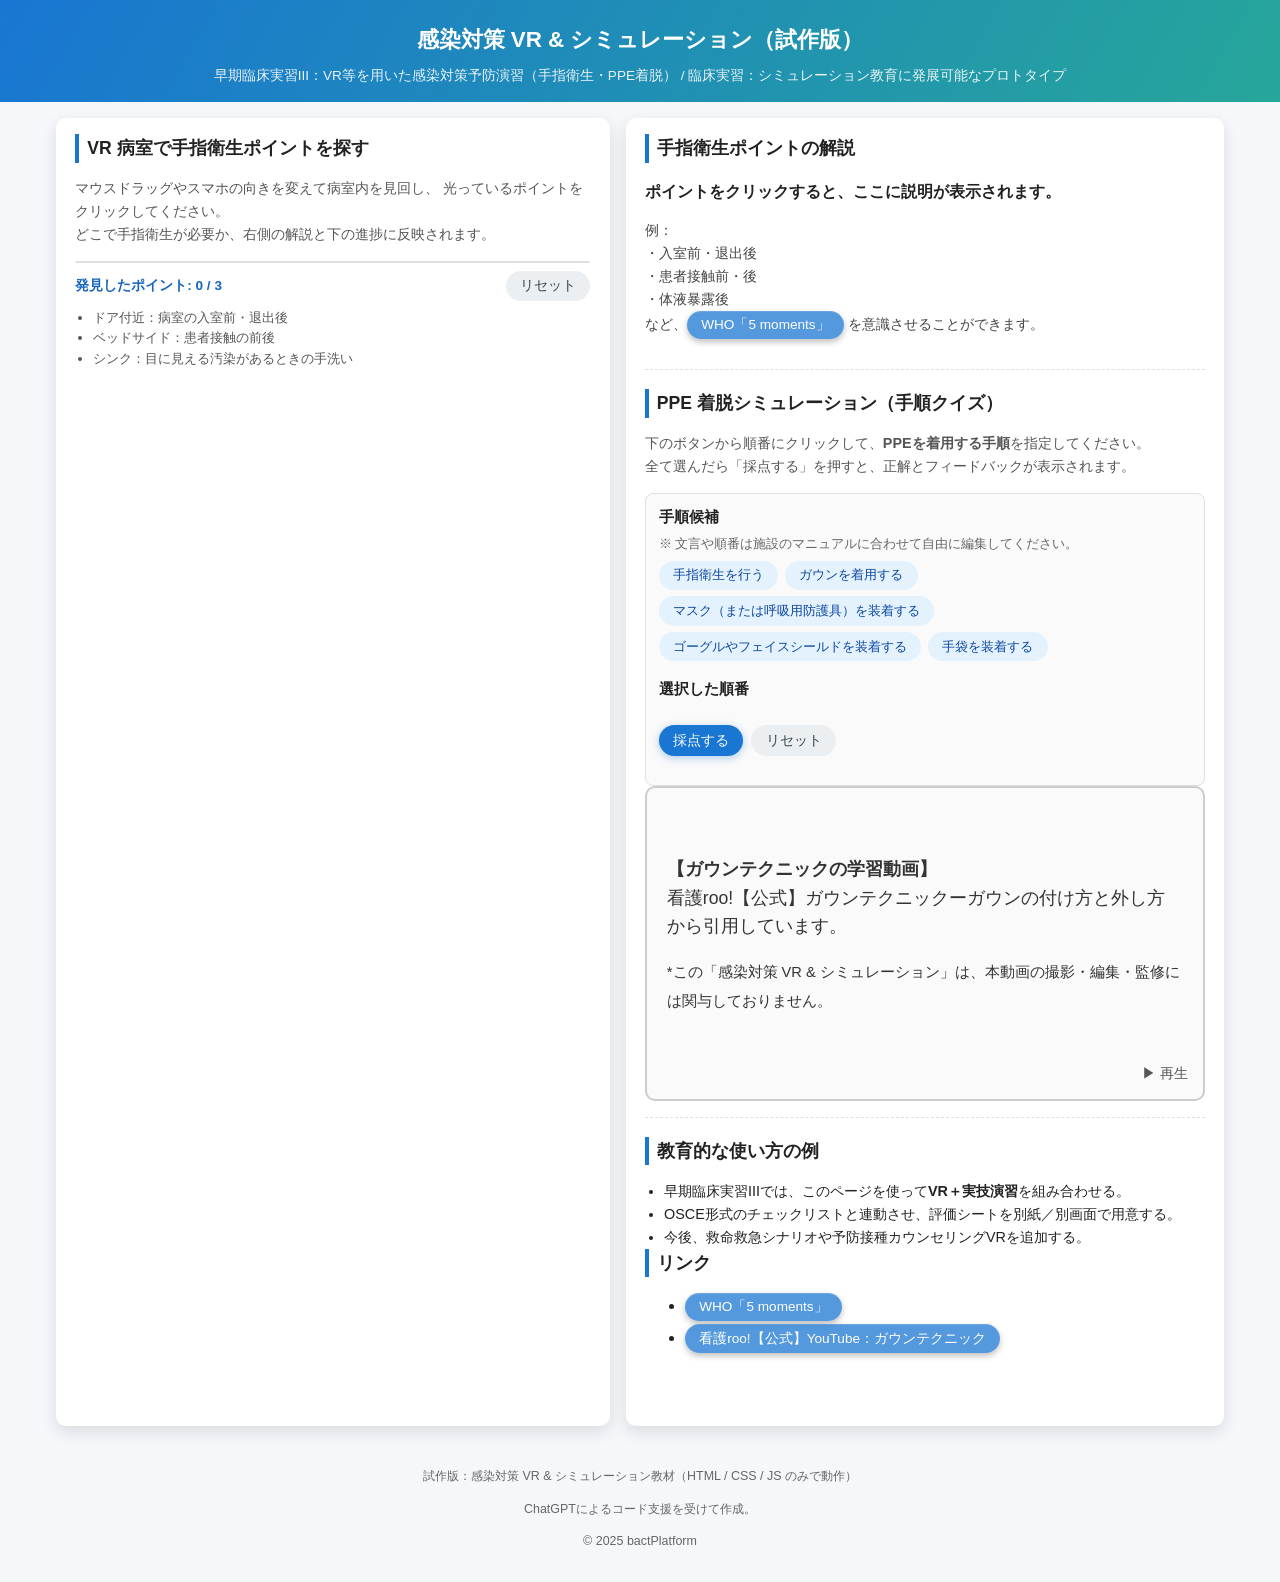
==== index.html @ 907d0a78 "Add files via upload" ====
<!DOCTYPE html>
<html lang="ja">
  <head>
    <meta charset="UTF-8" />
    <title>感染対策 VR & シミュレーション（試作）</title>
    <meta name="viewport" content="width=device-width, initial-scale=1.0" />
    <!-- A-Frame（VR用） -->
    <script src="https://aframe.io/releases/1.5.0/aframe.min.js"></script>
    <link rel="stylesheet" href="style.css" />
  </head>
  <body>
    <header class="site-header">
      <h1>感染対策 VR & シミュレーション（試作版）</h1>
      <p class="subtitle">
        早期臨床実習III：VR等を用いた感染対策予防演習（手指衛生・PPE着脱） /
        臨床実習：シミュレーション教育に発展可能なプロトタイプ
      </p>
    </header>

    <main class="layout">
      <!-- 左：VR病室エリア -->
      <section class="panel panel-vr">
        <h2>VR 病室で手指衛生ポイントを探す</h2>
        <p class="section-desc">
          マウスドラッグやスマホの向きを変えて病室内を見回し、
          光っているポイントをクリックしてください。<br />
          どこで手指衛生が必要か、右側の解説と下の進捗に反映されます。
        </p>

        <!-- VRシーン -->
        <div class="vr-wrapper">
          <a-scene
            embedded
            renderer="antialias: true"
            vr-mode-ui="enabled: false"
          >
            <!-- 環境光 -->
            <a-entity
              light="type: ambient; color: #ffffff; intensity: 0.8"
            ></a-entity>
            <!-- 天井ライトっぽい -->
            <a-entity
              light="type: point; intensity: 0.7; distance: 10"
              position="0 3 -2"
            ></a-entity>

            <!-- 床 -->
            <a-plane
              position="0 0 -3"
              rotation="-90 0 0"
              width="8"
              height="8"
              color="#e0e0e0"
            ></a-plane>

            <!-- 壁 -->
            <a-box
              position="0 1.5 -7"
              depth="0.2"
              height="3"
              width="8"
              color="#cfd8dc"
            ></a-box>

            <!-- ベッド -->
            <a-box
              position="0 0.6 -4"
              depth="2.2"
              height="0.5"
              width="2.5"
              color="#90caf9"
            ></a-box>
            <!-- ベッドのマット -->
            <a-box
              position="0 1.0 -4"
              depth="2.0"
              height="0.2"
              width="2.3"
              color="#bbdefb"
            ></a-box>
            <!-- ベッドのラベル -->
            <a-text
              value="PATIENT BED"
              position="0 0.9 -2"
              align="center"
              color="#0d47a1"
              width="5"
            >
            </a-text>

            <!-- 患者：寝そべった胴体 -->
            <a-box
              position="0 1.15 -4"
              depth="1.2"
              height="0.35"
              width="1.3"
              color="#ffe0b2"
            >
            </a-box>

            <!-- 患者の頭（球） -->
            <a-sphere position="0.5 1.3 -3.4" radius="0.22" color="#84331F">
            </a-sphere>

            <!-- ドア -->
            <a-box
              position="-3 1.3 -5"
              depth="0.1"
              height="2.4"
              width="1.2"
              color="#8d6e63"
            ></a-box>

            <!-- 手指消毒ディスペンサー（ドア横） -->
            <a-box
              position="-2.35 1.4 -5"
              depth="0.1"
              height="0.4"
              width="0.25"
              color="#ffffff"
            ></a-box>

            <!-- 手洗いシンク -->
            <a-box
              position="3 0.9 -4"
              depth="0.6"
              height="0.4"
              width="1.2"
              color="#b0bec5"
            ></a-box>
            <!-- シンクのラベル -->
            <a-text
              value="SINK"
              position="2.7 1.45 -4"
              align="center"
              color="#004d40"
              width="10"
            >
            </a-text>

            <!-- ホットスポット：ドア前（入室前手指衛生） -->
            <a-sphere
              id="hotspot-door"
              class="clickable hotspot"
              position="-2.4 1.8 -4.8"
              radius="0.15"
              color="#ffca28"
              animation__pulse="property: scale; dir: alternate; dur: 900; loop: true; to: 1.3 1.3 1.3"
            ></a-sphere>

            <!-- ホットスポット：ベッドサイド（患者接触前後） -->
            <a-sphere
              id="hotspot-bed"
              class="clickable hotspot"
              position="0.9 1.5 -3.2"
              radius="0.15"
              color="#ffca28"
              animation__pulse="property: scale; dir: alternate; dur: 900; loop: true; to: 1.3 1.3 1.3"
            ></a-sphere>

            <!-- ホットスポット：シンク（目に見える汚染後など） -->
            <a-sphere
              id="hotspot-sink"
              class="clickable hotspot"
              position="3 1.6 -3.4"
              radius="0.15"
              color="#ffca28"
              animation__pulse="property: scale; dir: alternate; dur: 900; loop: true; to: 1.3 1.3 1.3"
            ></a-sphere>

            <!-- カメラ＋マウス視線カーソル -->
            <a-entity position="0 1.6 0">
              <a-entity camera look-controls></a-entity>
            </a-entity>
            <a-entity
              cursor="rayOrigin: mouse"
              raycaster="objects: .clickable"
            ></a-entity>
          </a-scene>
        </div>

        <!-- 進捗＆ヒント -->
        <div class="vr-status-bar">
          <span id="vr-progress">発見したポイント: 0 / 3</span>
          <span id="vr-complete" class="vr-complete-msg"></span>
          <button id="vr-reset-btn" class="btn secondary vr-reset-btn">
            リセット
          </button>
        </div>
        <ul class="vr-hints">
          <li>ドア付近：病室の入室前・退出後</li>
          <li>ベッドサイド：患者接触の前後</li>
          <li>シンク：目に見える汚染があるときの手洗い</li>
        </ul>
      </section>

      <!-- 右：解説 & PPEシミュレーション -->
      <section class="panel panel-info">
        <div class="info-block">
          <h2>手指衛生ポイントの解説</h2>
          <p id="vr-info-title" class="info-title">
            ポイントをクリックすると、ここに説明が表示されます。
          </p>
          <p id="vr-info-body" class="info-body">
            例：<br />
            ・入室前・退出後<br />
            ・患者接触前・後<br />
            ・体液暴露後<br />
            など、<a
              class="button"
              href="https://www.who.int/publications/m/item/five-moments-for-hand-hygiene"
              target="_blank"
              rel="noopener noreferrer"
              >WHO「5 moments」</a
            >
            を意識させることができます。
          </p>
        </div>

        <div class="info-block">
          <h2>PPE 着脱シミュレーション（手順クイズ）</h2>
          <p class="section-desc">
            下のボタンから順番にクリックして、<strong>PPEを着用する手順</strong>を指定してください。<br />
            全て選んだら「採点する」を押すと、正解とフィードバックが表示されます。
          </p>

          <div class="ppe-quiz">
            <div class="ppe-available">
              <h3>手順候補</h3>
              <p class="small-note">
                ※ 文言や順番は施設のマニュアルに合わせて自由に編集してください。
              </p>
              <div id="ppe-options" class="ppe-options">
                <!-- JSでボタンを生成 -->
              </div>
            </div>

            <div class="ppe-selected">
              <h3>選択した順番</h3>
              <ol id="ppe-sequence" class="ppe-sequence"></ol>
            </div>

            <div class="ppe-actions">
              <button id="ppe-check-btn" class="btn primary">採点する</button>
              <button id="ppe-reset-btn" class="btn secondary">リセット</button>
            </div>

            <div id="ppe-result" class="ppe-result"></div>
          </div>
          <!-- ▼ 説明 → クリックで動画再生に切り替わるコンテナ -->
          <div
            id="video-container"
            style="
              width: 560px;
              height: 315px;
              border: 2px solid #ccc;
              border-radius: 10px;
              display: flex;
              align-items: center;
              justify-content: center;
              background: #fafafa;
              cursor: pointer;
              position: relative;
            "
          >
            <div
              id="video-description"
              style="
                padding: 20px;
                text-align: left;
                font-size: 1.1rem;
                line-height: 1.6;
                color: #333;
              "
            >
              <strong>【ガウンテクニックの学習動画】</strong><br />
              看護roo!【公式】ガウンテクニックーガウンの付け方と外し方<br />
              から引用しています。<br />
              <p>
                <small>
                  *この「感染対策 VR &
                  シミュレーション」は、本動画の撮影・編集・監修には関与しておりません。
                </small>
              </p>
            </div>

            <!-- 再生アイコン（任意で追加） -->
            <div
              style="
                position: absolute;
                bottom: 15px;
                right: 15px;
                font-size: 14px;
                color: #555;
              "
            >
              ▶ 再生
            </div>
          </div>

          <script>
            document
              .getElementById("video-container")
              .addEventListener("click", function () {
                const container = document.getElementById("video-container");

                // iframe を生成
                const iframe = document.createElement("iframe");
                iframe.width = "560";
                iframe.height = "315";
                iframe.src =
                  "https://www.youtube.com/embed/p2LX1baRKGA?autoplay=1";
                iframe.frameBorder = "0";
                iframe.allow =
                  "accelerometer; autoplay; clipboard-write; encrypted-media; gyroscope; picture-in-picture";
                iframe.allowFullscreen = true;

                // コンテナの中身を iframe に置き換える
                container.innerHTML = "";
                container.appendChild(iframe);
              });
          </script>
        </div>

        <div class="info-block">
          <h2>教育的な使い方の例</h2>
          <ul class="usage-list">
            <li>
              早期臨床実習IIIでは、このページを使って<strong>VR＋実技演習</strong>を組み合わせる。
            </li>
            <li>
              OSCE形式のチェックリストと連動させ、評価シートを別紙／別画面で用意する。
            </li>
            <li>
              今後、救命救急シナリオや予防接種カウンセリングVRを追加する。
            </li>
          </ul>
          <h2>リンク</h2>
          <ul class="links-list">
            <li>
              <a
                class="button"
                href="https://www.who.int/publications/m/item/five-moments-for-hand-hygiene"
                target="_blank"
                rel="noopener noreferrer"
                >WHO「5 moments」</a
              >
            </li>
            <li>
              <a
                class="button"
                href="https://www.youtube.com/watch?v=p2LX1baRKGA"
                target="_blank"
                rel="noopener noreferrer"
              >
                看護roo!【公式】YouTube：ガウンテクニック
              </a>
            </li>
          </ul>
        </div>
      </section>
    </main>

    <footer class="site-footer">
      <p>
        試作版：感染対策 VR & シミュレーション教材（HTML / CSS / JS のみで動作）
      </p>
      <p>ChatGPTによるコード支援を受けて作成。</p>
      <p>© 2025 bactPlatform</p>
    </footer>

    <script src="script.js"></script>
    <script>
      document
        .getElementById("video-container")
        .addEventListener("click", function () {
          const container = document.getElementById("video-container");

          // iframe を生成
          const iframe = document.createElement("iframe");
          iframe.width = "560";
          iframe.height = "315";
          iframe.src = "https://www.youtube.com/embed/p2LX1baRKGA?autoplay=1";
          iframe.frameBorder = "0";
          iframe.allow =
            "accelerometer; autoplay; clipboard-write; encrypted-media; gyroscope; picture-in-picture";
          iframe.allowFullscreen = true;

          // コンテナの中身を iframe に置き換える
          container.innerHTML = "";
          container.appendChild(iframe);
        });
    </script>
  </body>
</html>
---- style.css ----
/* ベースレイアウト */
*,
*::before,
*::after {
  box-sizing: border-box;
}

body {
  margin: 0;
  font-family: -apple-system, BlinkMacSystemFont, "Segoe UI", sans-serif;
  background: #f5f7fa;
  color: #222;
  line-height: 1.6;
}

.site-header {
  padding: 1.4rem 1rem 1rem;
  background: linear-gradient(120deg, #1976d2, #26a69a);
  color: #fff;
  text-align: center;
}

.site-header h1 {
  margin: 0 0 0.4rem;
  font-size: 1.4rem;
}

.site-header .subtitle {
  margin: 0;
  font-size: 0.85rem;
  opacity: 0.9;
}

.layout {
  display: flex;
  flex-wrap: wrap;
  gap: 1rem;
  padding: 1rem;
  max-width: 1200px;
  margin: 0 auto;
}

.panel {
  background: #ffffff;
  border-radius: 10px;
  box-shadow: 0 6px 16px rgba(15, 23, 42, 0.12);
  padding: 1rem 1.2rem 1.4rem;
}

/* 左右の比率 */
.panel-vr {
  flex: 1 1 420px;
}

.panel-info {
  flex: 1 1 420px;
}

h2 {
  margin-top: 0;
  font-size: 1.1rem;
  border-left: 4px solid #1976d2;
  padding-left: 0.5rem;
}

.section-desc {
  font-size: 0.9rem;
  color: #555;
}

/* VR ラッパー */
.vr-wrapper {
  margin-top: 0.6rem;
  border-radius: 10px;
  overflow: hidden;
  border: 1px solid #e0e0e0;
}

/* A-Frame canvas の高さ調整 */
.vr-wrapper a-scene {
  width: 100%;
  height: 340px;
}

/* VR 進捗バー・ヒント */
.vr-status-bar {
  display: flex;
  align-items: center;
  gap: 0.6rem;
  margin-top: 0.5rem;
  font-size: 0.85rem;
}

#vr-progress {
  font-weight: 600;
  color: #1565c0;
}

.vr-complete-msg {
  font-size: 0.82rem;
  color: #2e7d32;
}

.vr-reset-btn {
  margin-left: auto;
  padding: 0.25rem 0.9rem;
  font-size: 0.8rem;
}

.vr-hints {
  margin: 0.4rem 0 0;
  padding-left: 1.1rem;
  font-size: 0.8rem;
  color: #555;
}

/* 見つけたホットスポットの色変化（JS側で color 属性変更） */
.hotspot-found {
    color: #2e7d32;
  /* 必要なら追加装飾 */
}

/* 情報パネル */
.panel-info .info-block {
  margin-bottom: 1.2rem;
  padding-bottom: 1rem;
  border-bottom: 1px dashed #e0e0e0;
}

.panel-info .info-block:last-child {
  border-bottom: none;
}

.info-title {
  font-weight: 600;
  margin-bottom: 0.4rem;
}

.info-body {
  font-size: 0.9rem;
  color: #444;
}

/* PPE クイズ部分 */
.ppe-quiz {
  display: flex;
  flex-direction: column;
  gap: 0.7rem;
  background: #fafafa;
  border-radius: 8px;
  padding: 0.7rem 0.8rem;
  border: 1px solid #e0e0e0;
}

.ppe-available,
.ppe-selected {
  margin-bottom: 0.3rem;
}

.ppe-available h3,
.ppe-selected h3 {
  margin: 0 0 0.3rem;
  font-size: 0.95rem;
}

.small-note {
  font-size: 0.8rem;
  margin: 0 0 0.4rem;
  color: #666;
}

.ppe-options {
  display: flex;
  flex-wrap: wrap;
  gap: 0.4rem;
}

.ppe-option-btn {
  border: none;
  border-radius: 999px;
  padding: 0.35rem 0.9rem;
  font-size: 0.82rem;
  cursor: pointer;
  background: #e3f2fd;
  color: #0d47a1;
  transition: transform 0.08s ease, box-shadow 0.08s ease,
    background 0.08s ease;
}

.ppe-option-btn:hover {
  transform: translateY(-1px);
  box-shadow: 0 2px 6px rgba(25, 118, 210, 0.3);
}

.ppe-option-btn.used {
  background: #cfd8dc;
  color: #607d8b;
  box-shadow: none;
  cursor: default;
}

.ppe-sequence {
  margin: 0.2rem 0 0;
  padding-left: 1.2rem;
  font-size: 0.86rem;
}

.ppe-actions {
  display: flex;
  gap: 0.5rem;
  margin-top: 0.2rem;
}

.btn {
  border-radius: 999px;
  border: none;
  font-size: 0.85rem;
  padding: 0.4rem 0.9rem;
  cursor: pointer;
  transition: transform 0.08s ease, box-shadow 0.08s ease,
    background 0.08s ease;
}

.btn.primary {
  background: #1976d2;
  color: #fff;
  box-shadow: 0 2px 8px rgba(25, 118, 210, 0.35);
}

.btn.secondary {
  background: #eceff1;
  color: #37474f;
}

.btn:hover {
  transform: translateY(-1px);
  box-shadow: 0 3px 10px rgba(15, 23, 42, 0.16);
}

.ppe-result {
  margin-top: 0.4rem;
  font-size: 0.88rem;
}

/* 結果メッセージの色 */
.ppe-result.ok {
  color: #2e7d32;
}

.ppe-result.ng {
  color: #c62828;
}

/* 使い方リスト */
.usage-list {
  margin: 0.2rem 0 0;
  padding-left: 1.2rem;
  font-size: 0.9rem;
}

/* フッター */
.site-footer {
  text-align: center;
  padding: 0.8rem 0.5rem 1.1rem;
  font-size: 0.78rem;
  color: #666;
}

/* レスポンシブ */
@media (max-width: 768px) {
  .layout {
    padding: 0.6rem;
  }

  .panel {
    padding: 0.9rem 0.9rem 1.1rem;
  }

  .vr-wrapper a-scene {
    height: 260px;
  }
}

.button {
  display: inline-block;
  padding: 0.2rem 0.9rem;
  border-radius: 999px;
  background: #1976d2bd;
  color: #ffffff;
  text-decoration: none;
  font-size: 0.85rem;
  transition: background 0.2s ease, box-shadow 0.25s ease;
  box-shadow: 0 3px 6px rgba(0,0,0,0.25), 
              inset 0 1px 1px rgba(255,255,255,0.15);
}

/* ホバー時：少し浮く感じ */
.button:hover {
  background: #1e88e5;
  box-shadow: 0 5px 12px rgba(0,0,0,0.35),
              inset 0 2px 2px rgba(255,255,255,0.2);
}

/* 押した瞬間：沈む感じ */
.button:active {
  background: #1565c0;
  box-shadow: 0 2px 4px rgba(0,0,0,0.2),
              inset 0 2px 4px rgba(0,0,0,0.25);
  transform: translateY(1px);
}

.links-list li:not(:last-child) {
  margin-bottom: 0.2rem;
}
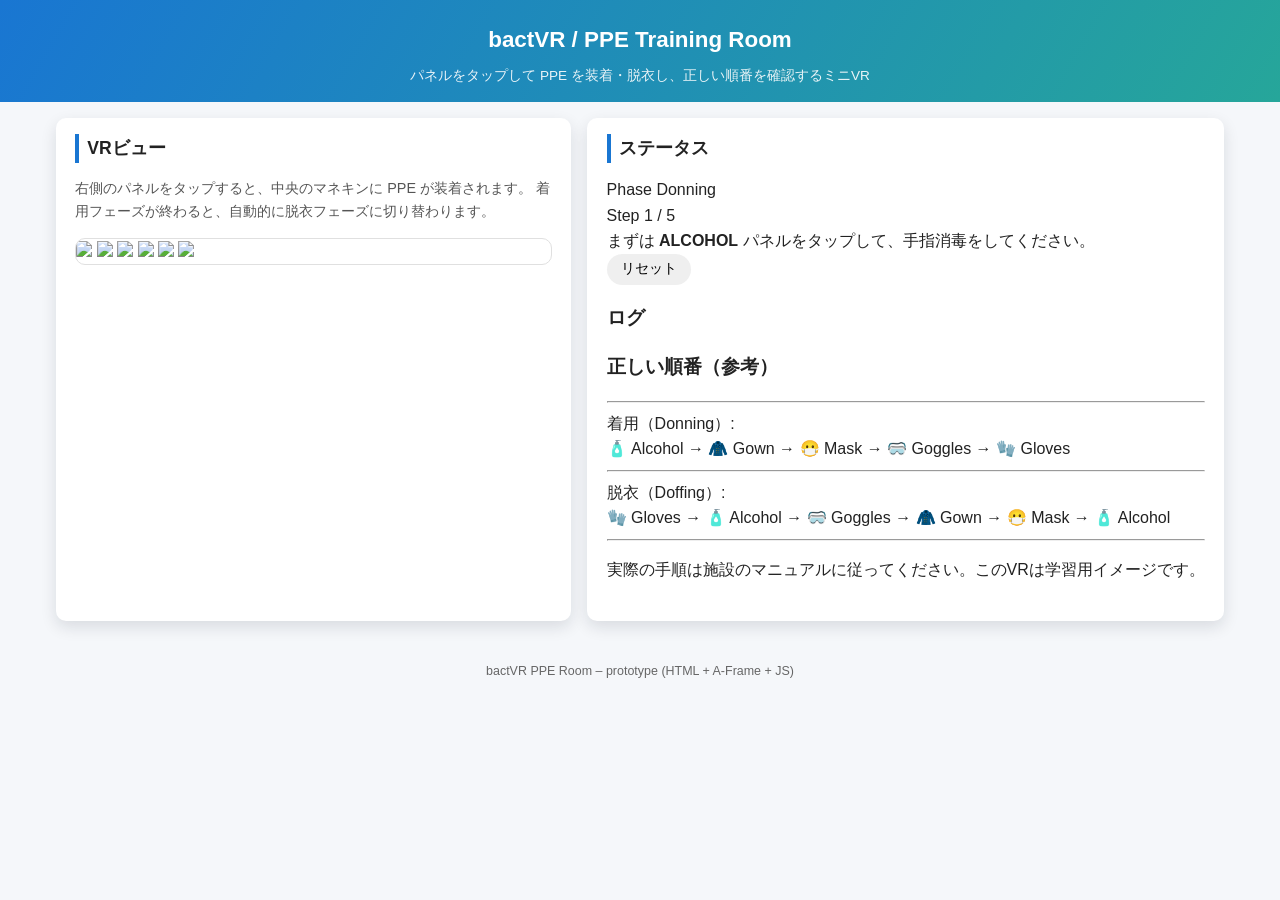
==== commit 4f924ea1: "Add files via upload" ====
--- a/index.html
+++ b/index.html
@@ -2,49 +2,57 @@
 <html lang="ja">
   <head>
     <meta charset="UTF-8" />
-    <title>感染対策 VR & シミュレーション（試作）</title>
+    <title>bactVR PPE Room</title>
     <meta name="viewport" content="width=device-width, initial-scale=1.0" />
-    <!-- A-Frame（VR用） -->
+    <!-- A-Frame 本体 -->
     <script src="https://aframe.io/releases/1.5.0/aframe.min.js"></script>
+    <script src="https://cdn.jsdelivr.net/npm/aframe-rounded@3.0.1/dist/aframe-rounded.min.js"></script>
     <link rel="stylesheet" href="style.css" />
   </head>
   <body>
     <header class="site-header">
-      <h1>感染対策 VR & シミュレーション（試作版）</h1>
+      <h1>bactVR / PPE Training Room</h1>
       <p class="subtitle">
-        早期臨床実習III：VR等を用いた感染対策予防演習（手指衛生・PPE着脱） /
-        臨床実習：シミュレーション教育に発展可能なプロトタイプ
+        パネルをタップして PPE を装着・脱衣し、正しい順番を確認するミニVR
       </p>
     </header>
 
     <main class="layout">
-      <!-- 左：VR病室エリア -->
+      <!-- 左：VR空間 -->
       <section class="panel panel-vr">
-        <h2>VR 病室で手指衛生ポイントを探す</h2>
+        <h2>VRビュー</h2>
         <p class="section-desc">
-          マウスドラッグやスマホの向きを変えて病室内を見回し、
-          光っているポイントをクリックしてください。<br />
-          どこで手指衛生が必要か、右側の解説と下の進捗に反映されます。
+          右側のパネルをタップすると、中央のマネキンに PPE が装着されます。
+          着用フェーズが終わると、自動的に脱衣フェーズに切り替わります。
         </p>
 
-        <!-- VRシーン -->
         <div class="vr-wrapper">
           <a-scene
             embedded
             renderer="antialias: true"
             vr-mode-ui="enabled: false"
+            cursor="rayOrigin: mouse"
+            raycaster="objects: .clickable"
           >
-            <!-- 環境光 -->
+            <!-- 画像アセット -->
+            <a-assets>
+              <img id="img-manekin" src="assets/manekin.png" />
+              <img id="img-gown" src="assets/gown.png" />
+              <img id="img-mask" src="assets/mask.png" />
+              <img id="img-goggle" src="assets/goggle.png" />
+              <img id="img-gloveL" src="assets/gloveL.png" />
+              <img id="img-gloveR" src="assets/gloveR.png" />
+            </a-assets>
+
+            <!-- 環境光＆床・壁 -->
             <a-entity
-              light="type: ambient; color: #ffffff; intensity: 0.8"
+              light="type: ambient; color: #ffffff; intensity: 0.9"
             ></a-entity>
-            <!-- 天井ライトっぽい -->
             <a-entity
-              light="type: point; intensity: 0.7; distance: 10"
-              position="0 3 -2"
+              light="type: directional; color: #ffffff; intensity: 0.4"
+              position="2 3 1"
             ></a-entity>
 
-            <!-- 床 -->
             <a-plane
               position="0 0 -3"
               rotation="-90 0 0"
@@ -53,343 +61,239 @@
               color="#e0e0e0"
             ></a-plane>
 
-            <!-- 壁 -->
             <a-box
-              position="0 1.5 -7"
+              position="0 2 -6"
               depth="0.2"
-              height="3"
+              height="4"
               width="8"
               color="#cfd8dc"
             ></a-box>
 
-            <!-- ベッド -->
-            <a-box
-              position="0 0.6 -4"
-              depth="2.2"
-              height="0.5"
-              width="2.5"
-              color="#90caf9"
-            ></a-box>
-            <!-- ベッドのマット -->
-            <a-box
-              position="0 1.0 -4"
-              depth="2.0"
-              height="0.2"
-              width="2.3"
-              color="#bbdefb"
-            ></a-box>
-            <!-- ベッドのラベル -->
-            <a-text
-              value="PATIENT BED"
-              position="0 0.9 -2"
-              align="center"
-              color="#0d47a1"
-              width="5"
-            >
-            </a-text>
-
-            <!-- 患者：寝そべった胴体 -->
-            <a-box
-              position="0 1.15 -4"
-              depth="1.2"
-              height="0.35"
-              width="1.3"
-              color="#ffe0b2"
-            >
-            </a-box>
-
-            <!-- 患者の頭（球） -->
-            <a-sphere position="0.5 1.3 -3.4" radius="0.22" color="#84331F">
-            </a-sphere>
-
-            <!-- ドア -->
-            <a-box
-              position="-3 1.3 -5"
-              depth="0.1"
-              height="2.4"
-              width="1.2"
-              color="#8d6e63"
-            ></a-box>
-
-            <!-- 手指消毒ディスペンサー（ドア横） -->
-            <a-box
-              position="-2.35 1.4 -5"
-              depth="0.1"
-              height="0.4"
-              width="0.25"
-              color="#ffffff"
-            ></a-box>
-
-            <!-- 手洗いシンク -->
-            <a-box
-              position="3 0.9 -4"
-              depth="0.6"
-              height="0.4"
-              width="1.2"
-              color="#b0bec5"
-            ></a-box>
-            <!-- シンクのラベル -->
-            <a-text
-              value="SINK"
-              position="2.7 1.45 -4"
-              align="center"
-              color="#004d40"
-              width="10"
-            >
-            </a-text>
-
-            <!-- ホットスポット：ドア前（入室前手指衛生） -->
-            <a-sphere
-              id="hotspot-door"
-              class="clickable hotspot"
-              position="-2.4 1.8 -4.8"
-              radius="0.15"
-              color="#ffca28"
-              animation__pulse="property: scale; dir: alternate; dur: 900; loop: true; to: 1.3 1.3 1.3"
-            ></a-sphere>
-
-            <!-- ホットスポット：ベッドサイド（患者接触前後） -->
-            <a-sphere
-              id="hotspot-bed"
-              class="clickable hotspot"
-              position="0.9 1.5 -3.2"
-              radius="0.15"
-              color="#ffca28"
-              animation__pulse="property: scale; dir: alternate; dur: 900; loop: true; to: 1.3 1.3 1.3"
-            ></a-sphere>
-
-            <!-- ホットスポット：シンク（目に見える汚染後など） -->
-            <a-sphere
-              id="hotspot-sink"
-              class="clickable hotspot"
-              position="3 1.6 -3.4"
-              radius="0.15"
-              color="#ffca28"
-              animation__pulse="property: scale; dir: alternate; dur: 900; loop: true; to: 1.3 1.3 1.3"
-            ></a-sphere>
-
-            <!-- カメラ＋マウス視線カーソル -->
+            <!-- マネキン＋PPE -->
+            <a-entity id="avatar" position="0 0 -3">
+              <!-- ベースのマネキン -->
+              <a-image
+                id="base-manekin"
+                src="#img-manekin"
+                position="0 1.6 0"
+                scale="1.4 1.4 1"
+              ></a-image>
+
+              <!-- ガウン -->
+              <a-image
+                id="ppe-gown"
+                src="#img-gown"
+                visible="false"
+                class="ppe-clickable clickable"
+                position="0.01 1.3 0.01"
+                scale="1.15 1.1 1"
+              ></a-image>
+
+              <!-- マスク -->
+              <a-image
+                id="ppe-mask"
+                src="#img-mask"
+                visible="false"
+                class="ppe-clickable clickable"
+                position="0 1.9 0.02"
+                scale="0.4 0.2 1"
+              ></a-image>
+
+              <!-- ゴーグル -->
+              <a-image
+                id="ppe-goggle"
+                src="#img-goggle"
+                visible="false"
+                class="ppe-clickable clickable"
+                position="0 2.0 0.03"
+                scale="0.4 0.2 1"
+              ></a-image>
+
+              <!-- 手袋 左右 -->
+              <a-image
+                id="ppe-gloveR"
+                src="#img-gloveR"
+                visible="false"
+                class="ppe-clickable clickable"
+                position="-0.55 1.2 0.02"
+                scale="0.4 0.4 1"
+              ></a-image>
+              <a-image
+                id="ppe-gloveL"
+                src="#img-gloveL"
+                visible="false"
+                class="ppe-clickable clickable"
+                position="0.55 1.2 0.02"
+                scale="0.4 0.4 1"
+              ></a-image>
+            </a-entity>
+
+            <!-- PPE パネル（右側の棚） -->
+            <a-entity id="panel-shelf" position="1.8 1.6 -3">
+              <!-- アルコール -->
+              <a-plane
+                id="panel-alcohol"
+                class="panel-clickable clickable"
+                position="0 0.9 0"
+                width="1.2"
+                height="0.5"
+                color="#ffffff"
+                material="shader: flat; opacity: 0.98"
+                shadow="cast: true; receive: false"
+                animation__hover="property: scale; dir: alternate; dur: 800; loop: true; to: 1.05 1.05 1.05"
+              ></a-plane>
+              <a-text
+                id="label-alcohol"
+                value="🧴 ALCOHOL"
+                align="center"
+                width="4"
+                color="#1565c0"
+                position="0 0.9 0.01"
+              ></a-text>
+
+              <!-- ガウン -->
+              <a-plane
+                id="panel-gown"
+                class="panel-clickable clickable"
+                position="0 0.45 0"
+                width="1.2"
+                height="0.5"
+                color="#bbdefb"
+                material="shader: flat; opacity: 0.98"
+                shadow="cast: true; receive: false"
+                animation__hover="property: scale; dir: alternate; dur: 800; loop: true; to: 1.05 1.05 1.05"
+              ></a-plane>
+              <a-text
+                id="label-gown"
+                value="🧥 GOWN"
+                align="center"
+                width="4"
+                color="#0d47a1"
+                position="0 0.45 0.01"
+              ></a-text>
+
+              <!-- マスク -->
+              <a-plane
+                id="panel-mask"
+                class="panel-clickable clickable"
+                position="0 0 0"
+                width="1.2"
+                height="0.5"
+                color="#c8e6c9"
+                material="shader: flat; opacity: 0.98"
+                shadow="cast: true; receive: false"
+                animation__hover="property: scale; dir: alternate; dur: 800; loop: true; to: 1.05 1.05 1.05"
+              ></a-plane>
+              <a-text
+                id="label-mask"
+                value="😷 MASK"
+                align="center"
+                width="4"
+                color="#1b5e20"
+                position="0 0 0.01"
+              ></a-text>
+
+              <!-- ゴーグル -->
+              <a-plane
+                id="panel-goggle"
+                class="panel-clickable clickable"
+                position="0 -0.45 0"
+                width="1.2"
+                height="0.5"
+                color="#e1f5fe"
+                material="shader: flat; opacity: 0.98"
+                shadow="cast: true; receive: false"
+                animation__hover="property: scale; dir: alternate; dur: 800; loop: true; to: 1.05 1.05 1.05"
+              ></a-plane>
+              <a-text
+                id="label-goggle"
+                value="🥽 GOGGLES"
+                align="center"
+                width="4"
+                color="#01579b"
+                position="0 -0.45 0.01"
+              ></a-text>
+
+              <!-- 手袋 -->
+              <a-plane
+                id="panel-gloves"
+                class="panel-clickable clickable"
+                position="0 -0.9 0"
+                width="1.2"
+                height="0.5"
+                color="#f3e5f5"
+                material="shader: flat; opacity: 0.98"
+                shadow="cast: true; receive: false"
+                animation__hover="property: scale; dir: alternate; dur: 800; loop: true; to: 1.05 1.05 1.05"
+              ></a-plane>
+              <a-text
+                id="label-gloves"
+                value="🧤 GLOVES"
+                align="center"
+                width="4"
+                color="#6a1b9a"
+                position="0 -0.9 0.01"
+              ></a-text>
+            </a-entity>
+
+            <!-- カメラ（固定） -->
             <a-entity position="0 1.6 0">
-              <a-entity camera look-controls></a-entity>
+              <a-entity camera look-controls="enabled: false"></a-entity>
             </a-entity>
-            <a-entity
-              cursor="rayOrigin: mouse"
-              raycaster="objects: .clickable"
-            ></a-entity>
           </a-scene>
         </div>
-
-        <!-- 進捗＆ヒント -->
-        <div class="vr-status-bar">
-          <span id="vr-progress">発見したポイント: 0 / 3</span>
-          <span id="vr-complete" class="vr-complete-msg"></span>
-          <button id="vr-reset-btn" class="btn secondary vr-reset-btn">
-            リセット
-          </button>
-        </div>
-        <ul class="vr-hints">
-          <li>ドア付近：病室の入室前・退出後</li>
-          <li>ベッドサイド：患者接触の前後</li>
-          <li>シンク：目に見える汚染があるときの手洗い</li>
-        </ul>
       </section>
 
-      <!-- 右：解説 & PPEシミュレーション -->
-      <section class="panel panel-info">
-        <div class="info-block">
-          <h2>手指衛生ポイントの解説</h2>
-          <p id="vr-info-title" class="info-title">
-            ポイントをクリックすると、ここに説明が表示されます。
+      <!-- 右：メッセージ＆状態表示 -->
+      <section class="panel panel-ui">
+        <h2>ステータス</h2>
+
+        <div class="status-row">
+          <span class="status-label">Phase</span>
+          <span id="phase-label" class="status-value">Donning</span>
+        </div>
+        <div class="status-row">
+          <span class="status-label">Step</span>
+          <span id="step-label" class="status-value">1 / 5</span>
+        </div>
+
+        <div class="message-box" id="message-box">
+          まずは
+          <strong>ALCOHOL</strong> パネルをタップして、手指消毒をしてください。
+        </div>
+
+        <div class="btn-row">
+          <button id="btn-reset" class="btn ghost">リセット</button>
+        </div>
+
+        <div class="log-box">
+          <h3>ログ</h3>
+          <ol id="log-list"></ol>
+        </div>
+
+        <div class="hint-box">
+          <h3>正しい順番（参考）</h3>
+          <p class="hint-text">
+            <hr>
+            着用（Donning）: <br />
+            🧴 Alcohol → 🧥 Gown → 😷 Mask → 🥽 Goggles → 🧤 Gloves<br />
+            <hr>
+            脱衣（Doffing）: <br />
+            🧤 Gloves → 🧴 Alcohol → 🥽 Goggles → 🧥 Gown → 😷 Mask → 🧴
+            Alcohol
+            <hr>
           </p>
-          <p id="vr-info-body" class="info-body">
-            例：<br />
-            ・入室前・退出後<br />
-            ・患者接触前・後<br />
-            ・体液暴露後<br />
-            など、<a
-              class="button"
-              href="https://www.who.int/publications/m/item/five-moments-for-hand-hygiene"
-              target="_blank"
-              rel="noopener noreferrer"
-              >WHO「5 moments」</a
-            >
-            を意識させることができます。
+          <p class="hint-note">
+            実際の手順は施設のマニュアルに従ってください。このVRは学習用イメージです。
           </p>
-        </div>
-
-        <div class="info-block">
-          <h2>PPE 着脱シミュレーション（手順クイズ）</h2>
-          <p class="section-desc">
-            下のボタンから順番にクリックして、<strong>PPEを着用する手順</strong>を指定してください。<br />
-            全て選んだら「採点する」を押すと、正解とフィードバックが表示されます。
-          </p>
-
-          <div class="ppe-quiz">
-            <div class="ppe-available">
-              <h3>手順候補</h3>
-              <p class="small-note">
-                ※ 文言や順番は施設のマニュアルに合わせて自由に編集してください。
-              </p>
-              <div id="ppe-options" class="ppe-options">
-                <!-- JSでボタンを生成 -->
-              </div>
-            </div>
-
-            <div class="ppe-selected">
-              <h3>選択した順番</h3>
-              <ol id="ppe-sequence" class="ppe-sequence"></ol>
-            </div>
-
-            <div class="ppe-actions">
-              <button id="ppe-check-btn" class="btn primary">採点する</button>
-              <button id="ppe-reset-btn" class="btn secondary">リセット</button>
-            </div>
-
-            <div id="ppe-result" class="ppe-result"></div>
-          </div>
-          <!-- ▼ 説明 → クリックで動画再生に切り替わるコンテナ -->
-          <div
-            id="video-container"
-            style="
-              width: 560px;
-              height: 315px;
-              border: 2px solid #ccc;
-              border-radius: 10px;
-              display: flex;
-              align-items: center;
-              justify-content: center;
-              background: #fafafa;
-              cursor: pointer;
-              position: relative;
-            "
-          >
-            <div
-              id="video-description"
-              style="
-                padding: 20px;
-                text-align: left;
-                font-size: 1.1rem;
-                line-height: 1.6;
-                color: #333;
-              "
-            >
-              <strong>【ガウンテクニックの学習動画】</strong><br />
-              看護roo!【公式】ガウンテクニックーガウンの付け方と外し方<br />
-              から引用しています。<br />
-              <p>
-                <small>
-                  *この「感染対策 VR &
-                  シミュレーション」は、本動画の撮影・編集・監修には関与しておりません。
-                </small>
-              </p>
-            </div>
-
-            <!-- 再生アイコン（任意で追加） -->
-            <div
-              style="
-                position: absolute;
-                bottom: 15px;
-                right: 15px;
-                font-size: 14px;
-                color: #555;
-              "
-            >
-              ▶ 再生
-            </div>
-          </div>
-
-          <script>
-            document
-              .getElementById("video-container")
-              .addEventListener("click", function () {
-                const container = document.getElementById("video-container");
-
-                // iframe を生成
-                const iframe = document.createElement("iframe");
-                iframe.width = "560";
-                iframe.height = "315";
-                iframe.src =
-                  "https://www.youtube.com/embed/p2LX1baRKGA?autoplay=1";
-                iframe.frameBorder = "0";
-                iframe.allow =
-                  "accelerometer; autoplay; clipboard-write; encrypted-media; gyroscope; picture-in-picture";
-                iframe.allowFullscreen = true;
-
-                // コンテナの中身を iframe に置き換える
-                container.innerHTML = "";
-                container.appendChild(iframe);
-              });
-          </script>
-        </div>
-
-        <div class="info-block">
-          <h2>教育的な使い方の例</h2>
-          <ul class="usage-list">
-            <li>
-              早期臨床実習IIIでは、このページを使って<strong>VR＋実技演習</strong>を組み合わせる。
-            </li>
-            <li>
-              OSCE形式のチェックリストと連動させ、評価シートを別紙／別画面で用意する。
-            </li>
-            <li>
-              今後、救命救急シナリオや予防接種カウンセリングVRを追加する。
-            </li>
-          </ul>
-          <h2>リンク</h2>
-          <ul class="links-list">
-            <li>
-              <a
-                class="button"
-                href="https://www.who.int/publications/m/item/five-moments-for-hand-hygiene"
-                target="_blank"
-                rel="noopener noreferrer"
-                >WHO「5 moments」</a
-              >
-            </li>
-            <li>
-              <a
-                class="button"
-                href="https://www.youtube.com/watch?v=p2LX1baRKGA"
-                target="_blank"
-                rel="noopener noreferrer"
-              >
-                看護roo!【公式】YouTube：ガウンテクニック
-              </a>
-            </li>
-          </ul>
         </div>
       </section>
     </main>
 
     <footer class="site-footer">
-      <p>
-        試作版：感染対策 VR & シミュレーション教材（HTML / CSS / JS のみで動作）
-      </p>
-      <p>ChatGPTによるコード支援を受けて作成。</p>
-      <p>© 2025 bactPlatform</p>
+      <p>bactVR PPE Room – prototype (HTML + A-Frame + JS)</p>
     </footer>
 
     <script src="script.js"></script>
-    <script>
-      document
-        .getElementById("video-container")
-        .addEventListener("click", function () {
-          const container = document.getElementById("video-container");
-
-          // iframe を生成
-          const iframe = document.createElement("iframe");
-          iframe.width = "560";
-          iframe.height = "315";
-          iframe.src = "https://www.youtube.com/embed/p2LX1baRKGA?autoplay=1";
-          iframe.frameBorder = "0";
-          iframe.allow =
-            "accelerometer; autoplay; clipboard-write; encrypted-media; gyroscope; picture-in-picture";
-          iframe.allowFullscreen = true;
-
-          // コンテナの中身を iframe に置き換える
-          container.innerHTML = "";
-          container.appendChild(iframe);
-        });
-    </script>
   </body>
 </html>
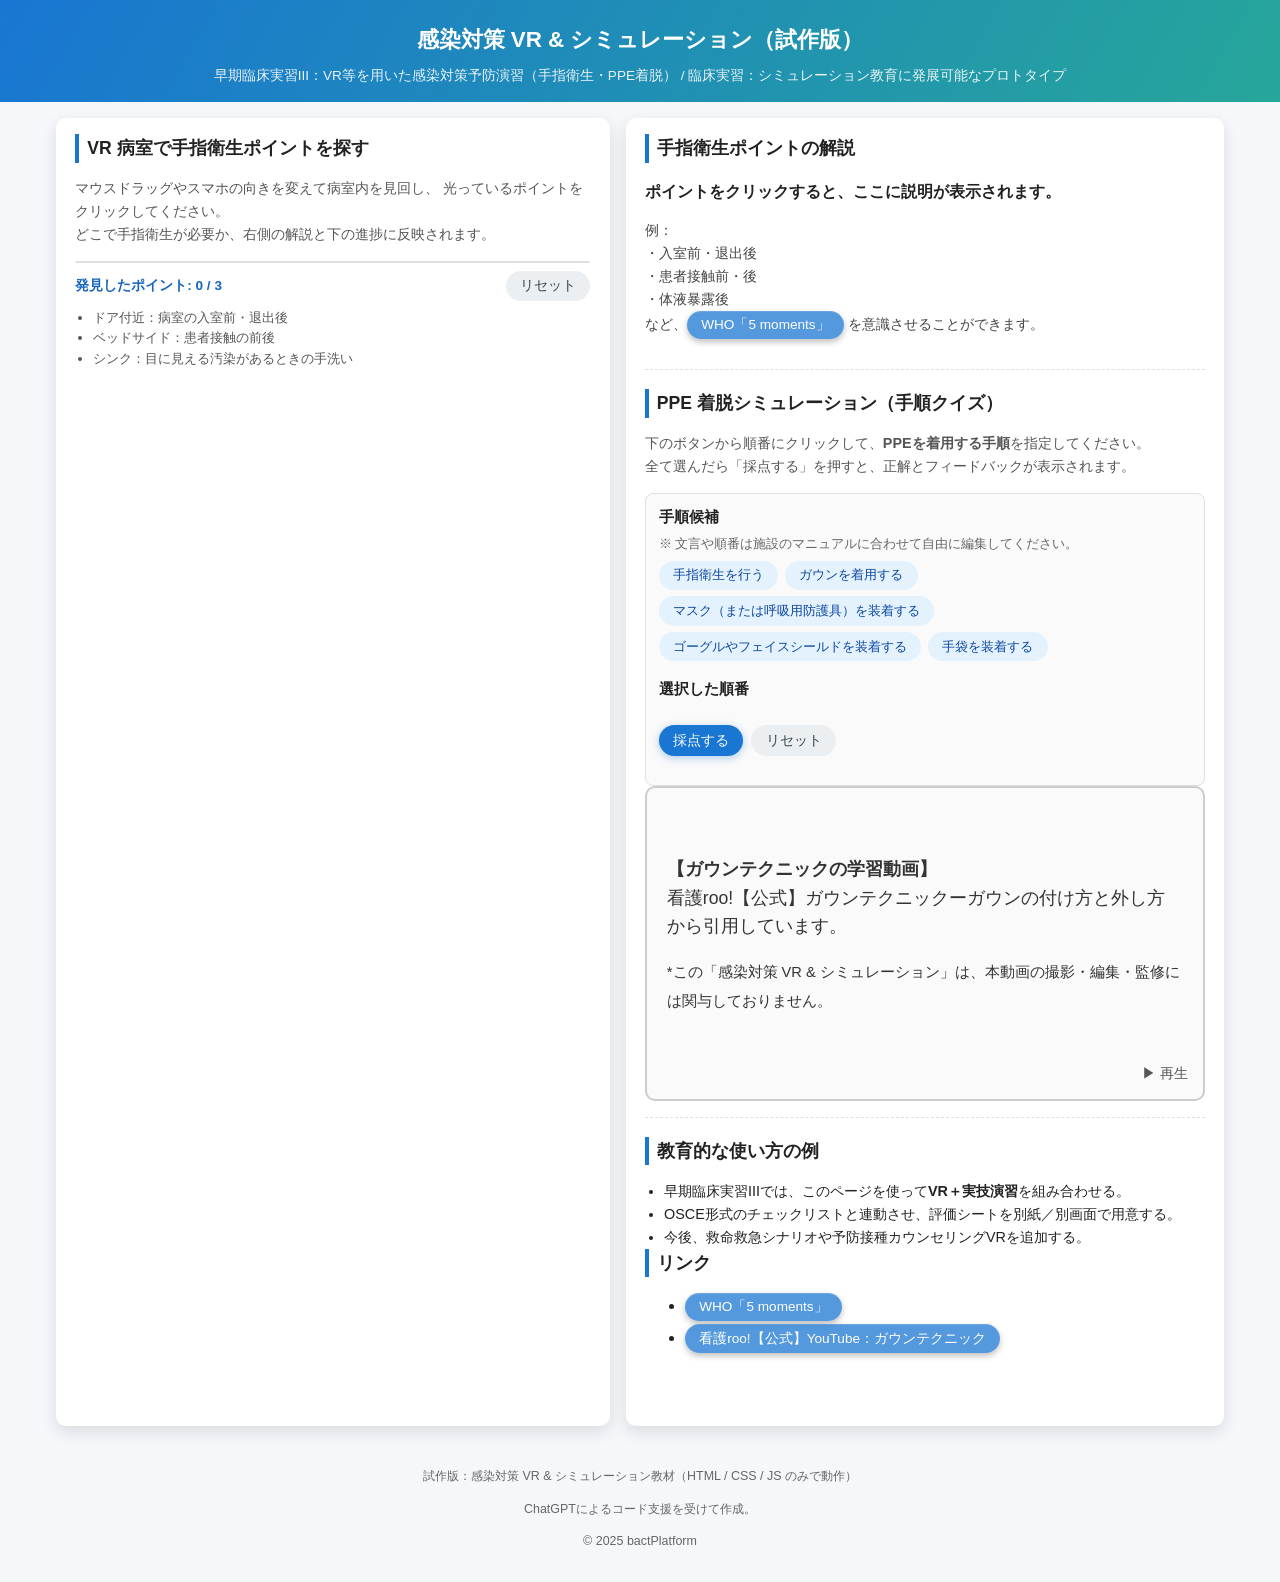
==== commit 931e49b1: "Add files via upload" ====
--- a/index.html
+++ b/index.html
@@ -2,57 +2,49 @@
 <html lang="ja">
   <head>
     <meta charset="UTF-8" />
-    <title>bactVR PPE Room</title>
+    <title>感染対策 VR & シミュレーション（試作）</title>
     <meta name="viewport" content="width=device-width, initial-scale=1.0" />
-    <!-- A-Frame 本体 -->
+    <!-- A-Frame（VR用） -->
     <script src="https://aframe.io/releases/1.5.0/aframe.min.js"></script>
-    <script src="https://cdn.jsdelivr.net/npm/aframe-rounded@3.0.1/dist/aframe-rounded.min.js"></script>
     <link rel="stylesheet" href="style.css" />
   </head>
   <body>
     <header class="site-header">
-      <h1>bactVR / PPE Training Room</h1>
+      <h1>感染対策 VR & シミュレーション（試作版）</h1>
       <p class="subtitle">
-        パネルをタップして PPE を装着・脱衣し、正しい順番を確認するミニVR
+        早期臨床実習III：VR等を用いた感染対策予防演習（手指衛生・PPE着脱） /
+        臨床実習：シミュレーション教育に発展可能なプロトタイプ
       </p>
     </header>
 
     <main class="layout">
-      <!-- 左：VR空間 -->
+      <!-- 左：VR病室エリア -->
       <section class="panel panel-vr">
-        <h2>VRビュー</h2>
+        <h2>VR 病室で手指衛生ポイントを探す</h2>
         <p class="section-desc">
-          右側のパネルをタップすると、中央のマネキンに PPE が装着されます。
-          着用フェーズが終わると、自動的に脱衣フェーズに切り替わります。
+          マウスドラッグやスマホの向きを変えて病室内を見回し、
+          光っているポイントをクリックしてください。<br />
+          どこで手指衛生が必要か、右側の解説と下の進捗に反映されます。
         </p>
 
+        <!-- VRシーン -->
         <div class="vr-wrapper">
           <a-scene
             embedded
             renderer="antialias: true"
             vr-mode-ui="enabled: false"
-            cursor="rayOrigin: mouse"
-            raycaster="objects: .clickable"
           >
-            <!-- 画像アセット -->
-            <a-assets>
-              <img id="img-manekin" src="assets/manekin.png" />
-              <img id="img-gown" src="assets/gown.png" />
-              <img id="img-mask" src="assets/mask.png" />
-              <img id="img-goggle" src="assets/goggle.png" />
-              <img id="img-gloveL" src="assets/gloveL.png" />
-              <img id="img-gloveR" src="assets/gloveR.png" />
-            </a-assets>
-
-            <!-- 環境光＆床・壁 -->
+            <!-- 環境光 -->
             <a-entity
-              light="type: ambient; color: #ffffff; intensity: 0.9"
+              light="type: ambient; color: #ffffff; intensity: 0.8"
             ></a-entity>
+            <!-- 天井ライトっぽい -->
             <a-entity
-              light="type: directional; color: #ffffff; intensity: 0.4"
-              position="2 3 1"
+              light="type: point; intensity: 0.7; distance: 10"
+              position="0 3 -2"
             ></a-entity>
 
+            <!-- 床 -->
             <a-plane
               position="0 0 -3"
               rotation="-90 0 0"
@@ -61,239 +53,343 @@
               color="#e0e0e0"
             ></a-plane>
 
-            <a-box
-              position="0 2 -6"
+            <!-- 壁 -->
+            <a-box
+              position="0 1.5 -7"
               depth="0.2"
-              height="4"
+              height="3"
               width="8"
               color="#cfd8dc"
             ></a-box>
 
-            <!-- マネキン＋PPE -->
-            <a-entity id="avatar" position="0 0 -3">
-              <!-- ベースのマネキン -->
-              <a-image
-                id="base-manekin"
-                src="#img-manekin"
-                position="0 1.6 0"
-                scale="1.4 1.4 1"
-              ></a-image>
-
-              <!-- ガウン -->
-              <a-image
-                id="ppe-gown"
-                src="#img-gown"
-                visible="false"
-                class="ppe-clickable clickable"
-                position="0.01 1.3 0.01"
-                scale="1.15 1.1 1"
-              ></a-image>
-
-              <!-- マスク -->
-              <a-image
-                id="ppe-mask"
-                src="#img-mask"
-                visible="false"
-                class="ppe-clickable clickable"
-                position="0 1.9 0.02"
-                scale="0.4 0.2 1"
-              ></a-image>
-
-              <!-- ゴーグル -->
-              <a-image
-                id="ppe-goggle"
-                src="#img-goggle"
-                visible="false"
-                class="ppe-clickable clickable"
-                position="0 2.0 0.03"
-                scale="0.4 0.2 1"
-              ></a-image>
-
-              <!-- 手袋 左右 -->
-              <a-image
-                id="ppe-gloveR"
-                src="#img-gloveR"
-                visible="false"
-                class="ppe-clickable clickable"
-                position="-0.55 1.2 0.02"
-                scale="0.4 0.4 1"
-              ></a-image>
-              <a-image
-                id="ppe-gloveL"
-                src="#img-gloveL"
-                visible="false"
-                class="ppe-clickable clickable"
-                position="0.55 1.2 0.02"
-                scale="0.4 0.4 1"
-              ></a-image>
+            <!-- ベッド -->
+            <a-box
+              position="0 0.6 -4"
+              depth="2.2"
+              height="0.5"
+              width="2.5"
+              color="#90caf9"
+            ></a-box>
+            <!-- ベッドのマット -->
+            <a-box
+              position="0 1.0 -4"
+              depth="2.0"
+              height="0.2"
+              width="2.3"
+              color="#bbdefb"
+            ></a-box>
+            <!-- ベッドのラベル -->
+            <a-text
+              value="PATIENT BED"
+              position="0 0.9 -2"
+              align="center"
+              color="#0d47a1"
+              width="5"
+            >
+            </a-text>
+
+            <!-- 患者：寝そべった胴体 -->
+            <a-box
+              position="0 1.15 -4"
+              depth="1.2"
+              height="0.35"
+              width="1.3"
+              color="#ffe0b2"
+            >
+            </a-box>
+
+            <!-- 患者の頭（球） -->
+            <a-sphere position="0.5 1.3 -3.4" radius="0.22" color="#84331F">
+            </a-sphere>
+
+            <!-- ドア -->
+            <a-box
+              position="-3 1.3 -5"
+              depth="0.1"
+              height="2.4"
+              width="1.2"
+              color="#8d6e63"
+            ></a-box>
+
+            <!-- 手指消毒ディスペンサー（ドア横） -->
+            <a-box
+              position="-2.35 1.4 -5"
+              depth="0.1"
+              height="0.4"
+              width="0.25"
+              color="#ffffff"
+            ></a-box>
+
+            <!-- 手洗いシンク -->
+            <a-box
+              position="3 0.9 -4"
+              depth="0.6"
+              height="0.4"
+              width="1.2"
+              color="#b0bec5"
+            ></a-box>
+            <!-- シンクのラベル -->
+            <a-text
+              value="SINK"
+              position="2.7 1.45 -4"
+              align="center"
+              color="#004d40"
+              width="10"
+            >
+            </a-text>
+
+            <!-- ホットスポット：ドア前（入室前手指衛生） -->
+            <a-sphere
+              id="hotspot-door"
+              class="clickable hotspot"
+              position="-2.4 1.8 -4.8"
+              radius="0.15"
+              color="#ffca28"
+              animation__pulse="property: scale; dir: alternate; dur: 900; loop: true; to: 1.3 1.3 1.3"
+            ></a-sphere>
+
+            <!-- ホットスポット：ベッドサイド（患者接触前後） -->
+            <a-sphere
+              id="hotspot-bed"
+              class="clickable hotspot"
+              position="0.9 1.5 -3.2"
+              radius="0.15"
+              color="#ffca28"
+              animation__pulse="property: scale; dir: alternate; dur: 900; loop: true; to: 1.3 1.3 1.3"
+            ></a-sphere>
+
+            <!-- ホットスポット：シンク（目に見える汚染後など） -->
+            <a-sphere
+              id="hotspot-sink"
+              class="clickable hotspot"
+              position="3 1.6 -3.4"
+              radius="0.15"
+              color="#ffca28"
+              animation__pulse="property: scale; dir: alternate; dur: 900; loop: true; to: 1.3 1.3 1.3"
+            ></a-sphere>
+
+            <!-- カメラ＋マウス視線カーソル -->
+            <a-entity position="0 1.6 0">
+              <a-entity camera look-controls></a-entity>
             </a-entity>
-
-            <!-- PPE パネル（右側の棚） -->
-            <a-entity id="panel-shelf" position="1.8 1.6 -3">
-              <!-- アルコール -->
-              <a-plane
-                id="panel-alcohol"
-                class="panel-clickable clickable"
-                position="0 0.9 0"
-                width="1.2"
-                height="0.5"
-                color="#ffffff"
-                material="shader: flat; opacity: 0.98"
-                shadow="cast: true; receive: false"
-                animation__hover="property: scale; dir: alternate; dur: 800; loop: true; to: 1.05 1.05 1.05"
-              ></a-plane>
-              <a-text
-                id="label-alcohol"
-                value="🧴 ALCOHOL"
-                align="center"
-                width="4"
-                color="#1565c0"
-                position="0 0.9 0.01"
-              ></a-text>
-
-              <!-- ガウン -->
-              <a-plane
-                id="panel-gown"
-                class="panel-clickable clickable"
-                position="0 0.45 0"
-                width="1.2"
-                height="0.5"
-                color="#bbdefb"
-                material="shader: flat; opacity: 0.98"
-                shadow="cast: true; receive: false"
-                animation__hover="property: scale; dir: alternate; dur: 800; loop: true; to: 1.05 1.05 1.05"
-              ></a-plane>
-              <a-text
-                id="label-gown"
-                value="🧥 GOWN"
-                align="center"
-                width="4"
-                color="#0d47a1"
-                position="0 0.45 0.01"
-              ></a-text>
-
-              <!-- マスク -->
-              <a-plane
-                id="panel-mask"
-                class="panel-clickable clickable"
-                position="0 0 0"
-                width="1.2"
-                height="0.5"
-                color="#c8e6c9"
-                material="shader: flat; opacity: 0.98"
-                shadow="cast: true; receive: false"
-                animation__hover="property: scale; dir: alternate; dur: 800; loop: true; to: 1.05 1.05 1.05"
-              ></a-plane>
-              <a-text
-                id="label-mask"
-                value="😷 MASK"
-                align="center"
-                width="4"
-                color="#1b5e20"
-                position="0 0 0.01"
-              ></a-text>
-
-              <!-- ゴーグル -->
-              <a-plane
-                id="panel-goggle"
-                class="panel-clickable clickable"
-                position="0 -0.45 0"
-                width="1.2"
-                height="0.5"
-                color="#e1f5fe"
-                material="shader: flat; opacity: 0.98"
-                shadow="cast: true; receive: false"
-                animation__hover="property: scale; dir: alternate; dur: 800; loop: true; to: 1.05 1.05 1.05"
-              ></a-plane>
-              <a-text
-                id="label-goggle"
-                value="🥽 GOGGLES"
-                align="center"
-                width="4"
-                color="#01579b"
-                position="0 -0.45 0.01"
-              ></a-text>
-
-              <!-- 手袋 -->
-              <a-plane
-                id="panel-gloves"
-                class="panel-clickable clickable"
-                position="0 -0.9 0"
-                width="1.2"
-                height="0.5"
-                color="#f3e5f5"
-                material="shader: flat; opacity: 0.98"
-                shadow="cast: true; receive: false"
-                animation__hover="property: scale; dir: alternate; dur: 800; loop: true; to: 1.05 1.05 1.05"
-              ></a-plane>
-              <a-text
-                id="label-gloves"
-                value="🧤 GLOVES"
-                align="center"
-                width="4"
-                color="#6a1b9a"
-                position="0 -0.9 0.01"
-              ></a-text>
-            </a-entity>
-
-            <!-- カメラ（固定） -->
-            <a-entity position="0 1.6 0">
-              <a-entity camera look-controls="enabled: false"></a-entity>
-            </a-entity>
+            <a-entity
+              cursor="rayOrigin: mouse"
+              raycaster="objects: .clickable"
+            ></a-entity>
           </a-scene>
         </div>
+
+        <!-- 進捗＆ヒント -->
+        <div class="vr-status-bar">
+          <span id="vr-progress">発見したポイント: 0 / 3</span>
+          <span id="vr-complete" class="vr-complete-msg"></span>
+          <button id="vr-reset-btn" class="btn secondary vr-reset-btn">
+            リセット
+          </button>
+        </div>
+        <ul class="vr-hints">
+          <li>ドア付近：病室の入室前・退出後</li>
+          <li>ベッドサイド：患者接触の前後</li>
+          <li>シンク：目に見える汚染があるときの手洗い</li>
+        </ul>
       </section>
 
-      <!-- 右：メッセージ＆状態表示 -->
-      <section class="panel panel-ui">
-        <h2>ステータス</h2>
-
-        <div class="status-row">
-          <span class="status-label">Phase</span>
-          <span id="phase-label" class="status-value">Donning</span>
-        </div>
-        <div class="status-row">
-          <span class="status-label">Step</span>
-          <span id="step-label" class="status-value">1 / 5</span>
-        </div>
-
-        <div class="message-box" id="message-box">
-          まずは
-          <strong>ALCOHOL</strong> パネルをタップして、手指消毒をしてください。
-        </div>
-
-        <div class="btn-row">
-          <button id="btn-reset" class="btn ghost">リセット</button>
-        </div>
-
-        <div class="log-box">
-          <h3>ログ</h3>
-          <ol id="log-list"></ol>
-        </div>
-
-        <div class="hint-box">
-          <h3>正しい順番（参考）</h3>
-          <p class="hint-text">
-            <hr>
-            着用（Donning）: <br />
-            🧴 Alcohol → 🧥 Gown → 😷 Mask → 🥽 Goggles → 🧤 Gloves<br />
-            <hr>
-            脱衣（Doffing）: <br />
-            🧤 Gloves → 🧴 Alcohol → 🥽 Goggles → 🧥 Gown → 😷 Mask → 🧴
-            Alcohol
-            <hr>
+      <!-- 右：解説 & PPEシミュレーション -->
+      <section class="panel panel-info">
+        <div class="info-block">
+          <h2>手指衛生ポイントの解説</h2>
+          <p id="vr-info-title" class="info-title">
+            ポイントをクリックすると、ここに説明が表示されます。
           </p>
-          <p class="hint-note">
-            実際の手順は施設のマニュアルに従ってください。このVRは学習用イメージです。
+          <p id="vr-info-body" class="info-body">
+            例：<br />
+            ・入室前・退出後<br />
+            ・患者接触前・後<br />
+            ・体液暴露後<br />
+            など、<a
+              class="button"
+              href="https://www.who.int/publications/m/item/five-moments-for-hand-hygiene"
+              target="_blank"
+              rel="noopener noreferrer"
+              >WHO「5 moments」</a
+            >
+            を意識させることができます。
           </p>
+        </div>
+
+        <div class="info-block">
+          <h2>PPE 着脱シミュレーション（手順クイズ）</h2>
+          <p class="section-desc">
+            下のボタンから順番にクリックして、<strong>PPEを着用する手順</strong>を指定してください。<br />
+            全て選んだら「採点する」を押すと、正解とフィードバックが表示されます。
+          </p>
+
+          <div class="ppe-quiz">
+            <div class="ppe-available">
+              <h3>手順候補</h3>
+              <p class="small-note">
+                ※ 文言や順番は施設のマニュアルに合わせて自由に編集してください。
+              </p>
+              <div id="ppe-options" class="ppe-options">
+                <!-- JSでボタンを生成 -->
+              </div>
+            </div>
+
+            <div class="ppe-selected">
+              <h3>選択した順番</h3>
+              <ol id="ppe-sequence" class="ppe-sequence"></ol>
+            </div>
+
+            <div class="ppe-actions">
+              <button id="ppe-check-btn" class="btn primary">採点する</button>
+              <button id="ppe-reset-btn" class="btn secondary">リセット</button>
+            </div>
+
+            <div id="ppe-result" class="ppe-result"></div>
+          </div>
+          <!-- ▼ 説明 → クリックで動画再生に切り替わるコンテナ -->
+          <div
+            id="video-container"
+            style="
+              width: 560px;
+              height: 315px;
+              border: 2px solid #ccc;
+              border-radius: 10px;
+              display: flex;
+              align-items: center;
+              justify-content: center;
+              background: #fafafa;
+              cursor: pointer;
+              position: relative;
+            "
+          >
+            <div
+              id="video-description"
+              style="
+                padding: 20px;
+                text-align: left;
+                font-size: 1.1rem;
+                line-height: 1.6;
+                color: #333;
+              "
+            >
+              <strong>【ガウンテクニックの学習動画】</strong><br />
+              看護roo!【公式】ガウンテクニックーガウンの付け方と外し方<br />
+              から引用しています。<br />
+              <p>
+                <small>
+                  *この「感染対策 VR &
+                  シミュレーション」は、本動画の撮影・編集・監修には関与しておりません。
+                </small>
+              </p>
+            </div>
+
+            <!-- 再生アイコン（任意で追加） -->
+            <div
+              style="
+                position: absolute;
+                bottom: 15px;
+                right: 15px;
+                font-size: 14px;
+                color: #555;
+              "
+            >
+              ▶ 再生
+            </div>
+          </div>
+
+          <script>
+            document
+              .getElementById("video-container")
+              .addEventListener("click", function () {
+                const container = document.getElementById("video-container");
+
+                // iframe を生成
+                const iframe = document.createElement("iframe");
+                iframe.width = "560";
+                iframe.height = "315";
+                iframe.src =
+                  "https://www.youtube.com/embed/p2LX1baRKGA?autoplay=1";
+                iframe.frameBorder = "0";
+                iframe.allow =
+                  "accelerometer; autoplay; clipboard-write; encrypted-media; gyroscope; picture-in-picture";
+                iframe.allowFullscreen = true;
+
+                // コンテナの中身を iframe に置き換える
+                container.innerHTML = "";
+                container.appendChild(iframe);
+              });
+          </script>
+        </div>
+
+        <div class="info-block">
+          <h2>教育的な使い方の例</h2>
+          <ul class="usage-list">
+            <li>
+              早期臨床実習IIIでは、このページを使って<strong>VR＋実技演習</strong>を組み合わせる。
+            </li>
+            <li>
+              OSCE形式のチェックリストと連動させ、評価シートを別紙／別画面で用意する。
+            </li>
+            <li>
+              今後、救命救急シナリオや予防接種カウンセリングVRを追加する。
+            </li>
+          </ul>
+          <h2>リンク</h2>
+          <ul class="links-list">
+            <li>
+              <a
+                class="button"
+                href="https://www.who.int/publications/m/item/five-moments-for-hand-hygiene"
+                target="_blank"
+                rel="noopener noreferrer"
+                >WHO「5 moments」</a
+              >
+            </li>
+            <li>
+              <a
+                class="button"
+                href="https://www.youtube.com/watch?v=p2LX1baRKGA"
+                target="_blank"
+                rel="noopener noreferrer"
+              >
+                看護roo!【公式】YouTube：ガウンテクニック
+              </a>
+            </li>
+          </ul>
         </div>
       </section>
     </main>
 
     <footer class="site-footer">
-      <p>bactVR PPE Room – prototype (HTML + A-Frame + JS)</p>
+      <p>
+        試作版：感染対策 VR & シミュレーション教材（HTML / CSS / JS のみで動作）
+      </p>
+      <p>ChatGPTによるコード支援を受けて作成。</p>
+      <p>© 2025 bactPlatform</p>
     </footer>
 
     <script src="script.js"></script>
+    <script>
+      document
+        .getElementById("video-container")
+        .addEventListener("click", function () {
+          const container = document.getElementById("video-container");
+
+          // iframe を生成
+          const iframe = document.createElement("iframe");
+          iframe.width = "560";
+          iframe.height = "315";
+          iframe.src = "https://www.youtube.com/embed/p2LX1baRKGA?autoplay=1";
+          iframe.frameBorder = "0";
+          iframe.allow =
+            "accelerometer; autoplay; clipboard-write; encrypted-media; gyroscope; picture-in-picture";
+          iframe.allowFullscreen = true;
+
+          // コンテナの中身を iframe に置き換える
+          container.innerHTML = "";
+          container.appendChild(iframe);
+        });
+    </script>
   </body>
 </html>
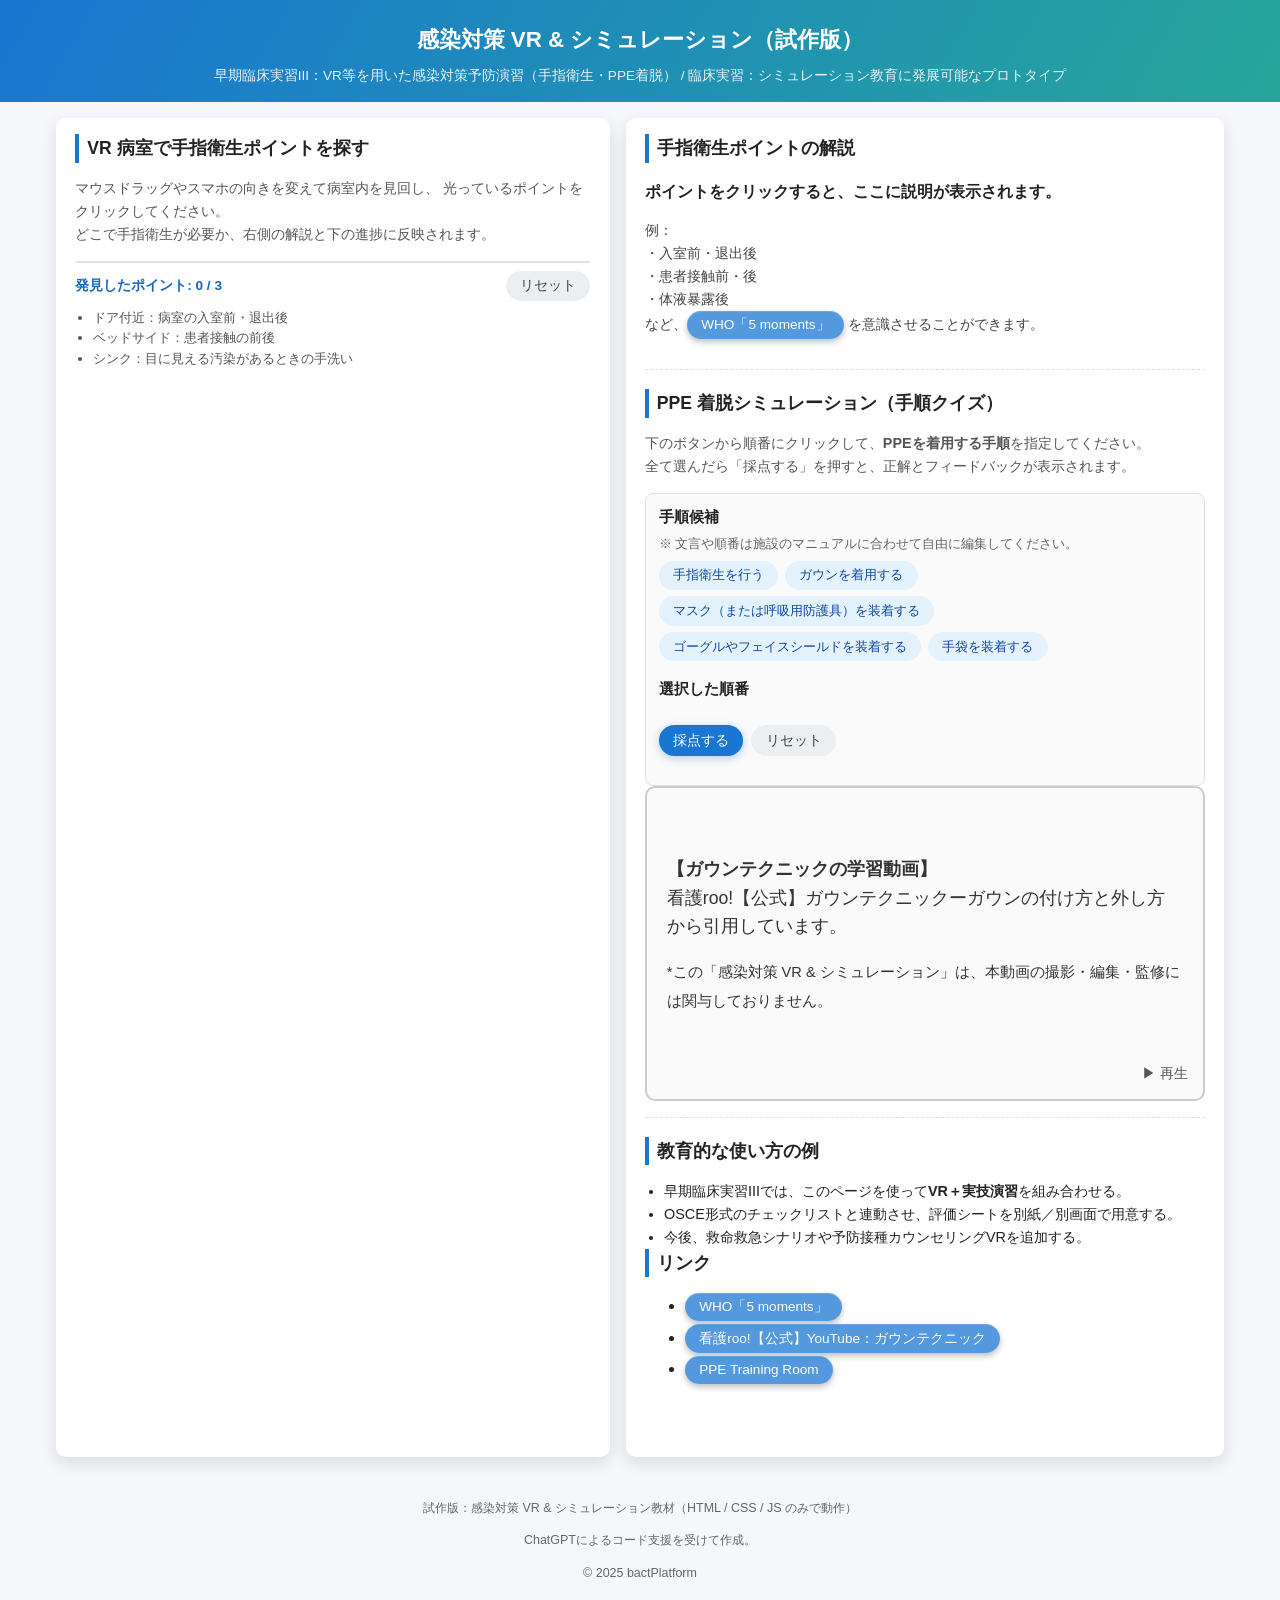
==== commit b280d89d: "Add files via upload" ====
--- a/index.html
+++ b/index.html
@@ -356,6 +356,9 @@
                 看護roo!【公式】YouTube：ガウンテクニック
               </a>
             </li>
+            <li>
+              <a class="button" href="PPE/index.html"> PPE Training Room </a>
+            </li>
           </ul>
         </div>
       </section>
